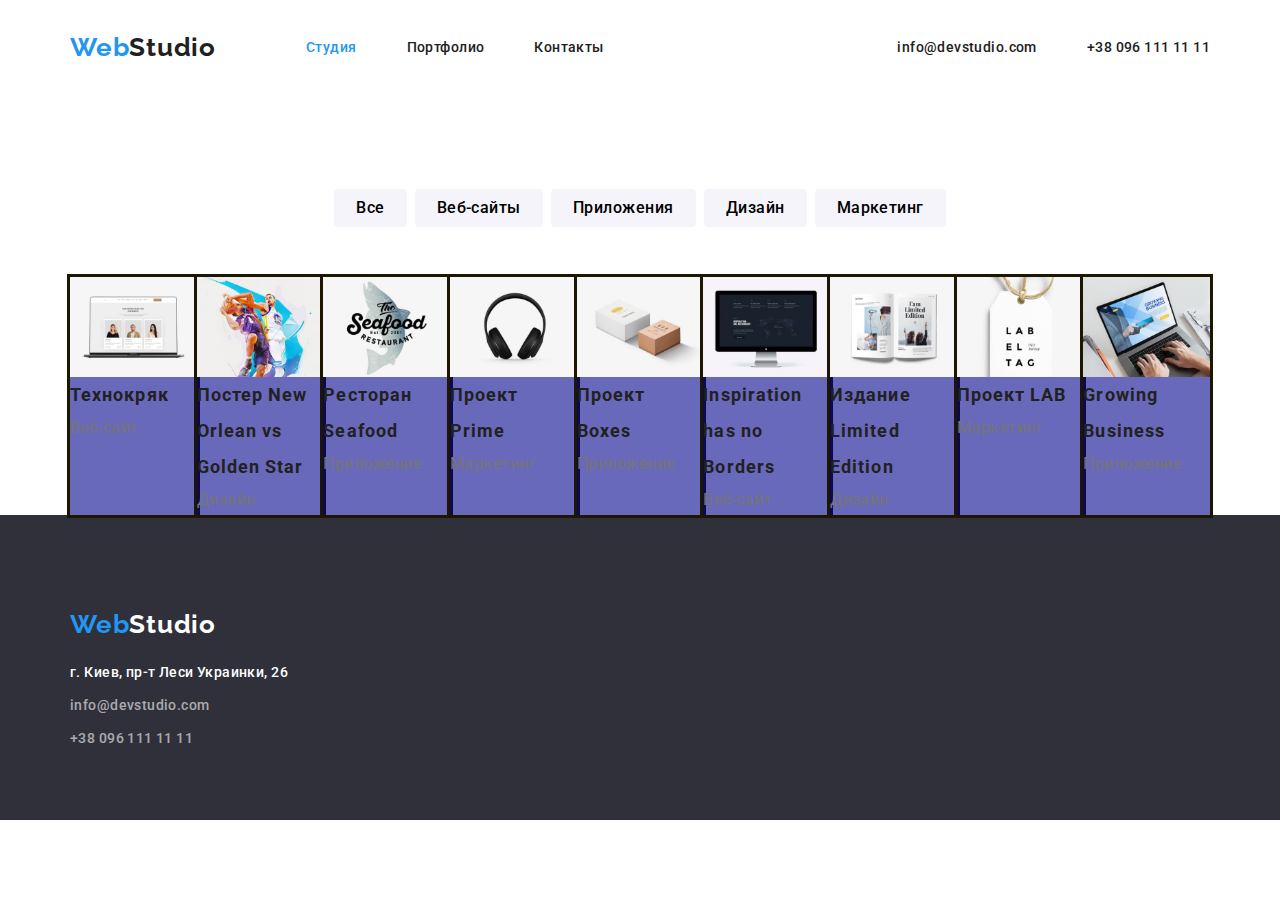
==== portfolio.html @ af67905a "homework" ====
<!DOCTYPE html>
<html lang="ru">
  <head>
    <meta charset="UTF-8" />
    <meta http-equiv="X-UA-Compatible" content="IE=edge" />
    <meta name="viewport" content="width=device-width, initial-scale=1.0" />

    <title>Portfolio</title>
    <link rel="preconnect" href="https://fonts.gstatic.com" />
    <link
      href="https://fonts.googleapis.com/css2?family=Raleway:wght@700&family=Roboto:wght@400;500;700;900&display=swap"
      rel="stylesheet"
    />
    <link
      rel="stylesheet"
      href="https://cdnjs.cloudflare.com/ajax/libs/modern-normalize/1.0.0/modern-normalize.min.css"
    />
    <link rel="stylesheet" href="./css/styles.css" />
  </head>
  <body>
    <!--<header>
      <nav>
        <a href="../" class="link logo"
          >Web<span class="logo-hd">Studio</span></a
        >
        <ul class="list list-hd">
          <li><a class="link" href="./">Студия</a></li>
          <li>
            <a class="link current" href="./portfolio.html">Портфолио</a>
          </li>
          <li><a class="link" href="#contacts">Контакты</a></li>
        </ul>
      </nav>
      <ul class="list">
        <li>
          <a class="link" href="mailto:info@devstudio.com"
            >info@devstudio.com</a
          >
        </li>
        <li><a class="link" href="tel:+380961111111">+38 096 111 11 11</a></li>
      </ul>
    </header>-->
    <header class="page-header">
      <div class="container">
        <nav class="nav">
          <a href="./" class="link logo"
            >Web<span class="logo-hd">Studio</span></a
          >

          <ul class="list list-hd">
            <li class="list-item">
              <a class="link current" href="./">Студия</a>
            </li>
            <li class="list-item">
              <a class="link" href="./portfolio.html">Портфолио</a>
            </li>
            <li class="list-item">
              <a class="link" href="#contacts">Контакты</a>
            </li>
          </ul>
        </nav>

        <ul class="list list-add">
          <li class="list-item">
            <a class="link" href="mailto:info@devstudio.com"
              >info@devstudio.com</a
            >
          </li>
          <li class="list-item">
            <a class="link" href="tel:+380961111111">+38 096 111 11 11</a>
          </li>
        </ul>
      </div>
    </header>
    <main>
      <h1 class="visually-hidden">Портфолио</h1>

      <section>
        <div class="container">
          <ul class="list list-filter">
            <li><button class="filter" type="button">Все</button></li>
            <li><button class="filter" type="button">Веб-сайты</button></li>
            <li><button class="filter" type="button">Приложения</button></li>
            <li><button class="filter" type="button">Дизайн</button></li>
            <li><button class="filter" type="button">Маркетинг</button></li>
          </ul>
        </div>

        <div class="container">
          <h2 class="visually-hidden">Все</h2>
          <div class="portfolio">
            <ul class="list list-title">
              <li class="portfolio-li">
                <img
                  src="./images/portfolio-all/img-1.jpg"
                  width="294"
                  alt="Пример Веб-сайта"
                />
                <h3>Технокряк</h3>
                <p>Веб-сайт</p>
              </li>

              <li class="portfolio-li">
                <img
                  src="./images/portfolio-all/img-2.jpg"
                  width="294"
                  alt="Пример Дизайна"
                />
                <h3>Постер New Orlean vs Golden Star</h3>
                <p>Дизайн</p>
              </li>

              <li class="portfolio-li">
                <img
                  src="./images/portfolio-all/img-3.jpg"
                  width="294"
                  alt="Пример Приложения"
                />
                <h3>Ресторан Seafood</h3>
                <p>Приложение</p>
              </li>

              <li class="portfolio-li">
                <img
                  src="./images/portfolio-all/img-4.jpg"
                  width="294"
                  alt="Пример Маркетинга"
                />
                <h3>Проект Prime</h3>
                <p>Маркетинг</p>
              </li>

              <li class="portfolio-li">
                <img
                  src="./images/portfolio-all/img-5.jpg"
                  width="294"
                  alt="Пример Приложения"
                />
                <h3>Проект Boxes</h3>
                <p>Приложение</p>
              </li>

              <li class="portfolio-li">
                <img
                  src="./images/portfolio-all/img-6.jpg"
                  width="294"
                  alt="Пример Веб-сайта"
                />
                <h3>Inspiration has no Borders</h3>
                <p>Веб-сайт</p>
              </li>

              <li class="portfolio-li">
                <img
                  src="./images/portfolio-all/img-7.jpg"
                  width="294"
                  alt="Пример Дизайна"
                />
                <h3>Издание Limited Edition</h3>
                <p>Дизайн</p>
              </li>

              <li class="portfolio-li">
                <img
                  src="./images/portfolio-all/img-8.jpg"
                  width="294"
                  alt="Пример Маркетинга"
                />
                <h3>Проект LAB</h3>
                <p>Маркетинг</p>
              </li>

              <li class="portfolio-li">
                <img
                  src="./images/portfolio-all/img-9.jpg"
                  width="294"
                  alt="Пример Приложения"
                />
                <h3>Growing Business</h3>
                <p>Приложение</p>
              </li>
            </ul>
          </div>
        </div>
      </section>
    </main>

    <footer class="dark dark-footer">
      <div class="container">
        <a href="./" class="link logo"
          >Web<span class="logo-ft">Studio</span></a
        >
        <address class="address add-ft" id="contacts">
          <ul class="list">
            <li class="add-li">
              <a
                class="link link-map"
                href="https://goo.gl/maps/nd3LZRXZp6xStWb67"
                target="_blank"
                rel="noopener noreferrer"
                >г. Киев, пр-т Леси Украинки, 26
              </a>
            </li>
            <li class="add-li">
              <a class="link link-ft" href="mailto:info@devstudio.com"
                >info@devstudio.com</a
              >
            </li>
            <li class="add-li">
              <a class="link link-ft" href="tel:+380961111111"
                >+38 096 111 11 11</a
              >
            </li>
          </ul>
        </address>
      </div>
    </footer>
    <!--<footer class="dark">
      <a href="../" class="link logo">Web<span class="logo-ft">Studio</span></a>
      <address class="address" id="contacts">
        <ul class="list">
          <li>
            <a
              class="link link-map"
              href="https://goo.gl/maps/nd3LZRXZp6xStWb67"
              target="_blank"
              rel="noopener noreferrer"
              >г. Киев, пр-т Леси Украинки, 26
            </a>
          </li>
          <li>
            <a class="link link-ft" href="mailto:info@devstudio.com"
              >info@devstudio.com</a
            >
          </li>
          <li>
            <a class="link link-ft" href="tel:+380961111111"
              >+38 096 111 11 11</a
            >
          </li>
        </ul>
      </address>
    </footer>-->
  </body>
</html>
---- css/styles.css ----
/*Объявление переменных*/
:root {
  /*цвет текста*/
  --main-text-cl: #212121;
  --title-cl: #757575;
  --accent-cl: #2196f3;
  --alt-titel-cl: #ffffff;
  --link-ft-text: rgba(255, 255, 255, 0.6);
  /*цвет фона*/
  --dark-bg: #2f303a;
  --second-bg: #f5f4fa;
  /*шрифты*/
  --main-font: "Roboto", sans-serif;
  --title-font: "Raleway", sans-serif;
}

html {
  box-sizing: border-box;
}

*,
*::before,
*::after {
  box-sizing: inherit;
}

h1,
h2,
h3,
h4,
h5,
h6,
p {
  margin: 0;
}

ul {
  margin: 0;
}

img {
  display: block;
  max-width: 100%;
  height: auto;
}

body {
  font-family: var(--main-font);
  font-size: 14px;
  line-height: 1.71;
  letter-spacing: 0.03em;
  color: var(--title-cl);
}

.container {
  max-width: 1170px;
  margin: 0 auto;
  padding: 0 15px;
}

.page-header {
  padding-top: 32px;
  padding-bottom: 32px;
}

.page-header .container {
  display: flex;
  align-items: center;
  justify-content: flex-end;
}

.nav {
  display: flex;
  align-items: center;
  margin-right: auto;
}

.logo {
  margin-right: 90px;
}

.link {
  font-weight: 500;
  color: inherit;
  text-decoration: none;
}

.link:hover,
.link:focus {
  color: var(--accent-cl);
}

.link.current {
  color: var(--accent-cl);
}

.btn {
  min-width: 200px;
  min-height: 50px;
  padding: 10px 32px;
  border: none;
  border-radius: 4px;

  font-family: inherit;
  font-weight: 700;
  background-color: var(--accent-cl);
  font-size: 16px;
  line-height: 1.87;

  align-items: center;
  text-align: center;
  letter-spacing: 0.06em;
  color: var(--alt-titel-cl);
}

.btn:focus,
.btn:hover {
  background-color: #188ce8;
  cursor: pointer;

  box-shadow: 0px 4px 4px rgba(0, 0, 0, 0.15);
  border-radius: 4px;
}

.visually-hidden {
  position: absolute !important;
  clip: rect(1px 1px 1px 1px);
  clip: rect(1px, 1px, 1px, 1px);
  padding: 0 !important;
  border: 0 !important;
  height: 1px !important;
  width: 1px !important;
  overflow: hidden;
}

.list {
  padding: 0;
  list-style: none;
}

.list-hd {
  display: inline-flex;
  margin: 0;
  padding-left: 0;

  color: var(--main-text-cl);
}

.list-add {
  display: inline-flex;
  color: var(--main-text-cl);
}

.list-item:not(:last-child) {
  margin-right: 50px;
}

.address {
  font-style: inherit;
}

.dark {
  background-color: var(--dark-bg);
  font-weight: 400;
}

.dark-content {
  display: flex;
  flex-wrap: wrap;

  margin: auto;
  padding-top: 200px;
  padding-bottom: 200px;

  justify-content: center;
  width: calc(100% / 12 * 8);
  min-height: 600px;
}

.title {
  text-align: center;
}

.page-title {
  margin: auto;
  margin-bottom: 30px;
  font-weight: 900;
  font-size: 44px;
  line-height: 1.36;
  letter-spacing: 0.06em;
  text-transform: uppercase;
  color: var(--alt-titel-cl);
}

.section-title {
  padding-bottom: 50px;
  font-size: 36px;
  line-height: 1.67;
  letter-spacing: 0.03em;
  color: var(--main-text-cl);
}

.list-work {
  padding: 0;
  padding-bottom: 94px;
  margin: 0;

  display: flex;
}

.list-work > li:not(:last-child) {
  padding-right: 30px;
}

.benefits {
  margin-top: 0px;
  padding-top: 94px;
  padding-bottom: 94px;
}

.benefits-list {
  display: flex;
  justify-content: space-between;
  padding-left: 0;

  font-size: 14px;
  letter-spacing: 0.03em;
}

.benefits-title {
  flex-basis: calc(100% / 4 - 15px);

  margin-bottom: 10px;
  line-height: 1.14;
  text-transform: uppercase;
  color: var(--main-text-cl);
}

.benefits-p {
  padding-right: 30px;
  line-height: 1.71;
}

.team {
  padding-top: 94px;
  padding-bottom: 94px;
  background-color: var(--second-bg);
}

.team-item {
  text-align: center;
  flex-basis: calc(100% / 4 - 15px);
  background: #ffffff;

  box-shadow: 0px 1px 3px rgba(0, 0, 0, 0.12), 0px 1px 1px rgba(0, 0, 0, 0.14),
    0px 2px 1px rgba(0, 0, 0, 0.2);
  border-radius: 0px 0px 4px 4px;
}

.our-team {
  display: flex;
  flex-wrap: nowrap;
}

.our-team > li:not(:last-child) {
  margin-right: 30px;
}

.team-name {
  padding-top: 30px;

  font-weight: 500;
  font-size: 16px;
  line-height: 1.19;
  letter-spacing: 0.03em;
  color: var(--main-text-cl);
}

.list-team {
  margin: 10px 0 30px 0;
  font-size: 16px;
  line-height: 1.19;
  letter-spacing: 0.03em;
}

.dark-footer {
  padding-top: 94px;
  padding-bottom: 60px;
}

.add-ft {
  padding-top: 20px;
}

.add-li {
  padding-bottom: 9px;
}

.logo {
  display: inline-block;
  font-family: var(--title-font);
  font-weight: bold;
  font-size: 26px;
  line-height: 1.19;
  letter-spacing: 0.03em;
  color: var(--accent-cl);
}
.logo-hd {
  color: var(--main-text-cl);
}

.logo-ft {
  color: var(--alt-titel-cl);
}

.link-map {
  color: var(--alt-titel-cl);
}

.link-ft {
  color: var(--link-ft-text);
}

.filter {
  font-weight: 500;
  font-size: 16px;
  line-height: 1.62;
  text-align: center;
  letter-spacing: 0.03em;
  background-color: var(--second-bg);

  border-radius: 4px;
  border-style: none;
  padding: 6px 22px;
}

.filter:focus,
.filter:hover {
  color: var(--alt-titel-cl);
  background-color: #188ce8;
  cursor: pointer;
}

.list-filter > li:not(:last-child) {
  margin-right: 8px;
}

.list-filter {
  display: flex;
  justify-content: center;
  margin-top: 94px;
  margin-bottom: 50px;
}

.list-title h3 {
  font-weight: bold;
  font-size: 18px;
  line-height: 2;
  letter-spacing: 0.06em;
  color: var(--main-text-cl);
}

.list-title p {
  font-size: 16px;
  line-height: 1.87;
  letter-spacing: 0.03em;
  color: var(--title-cl);
}

/**/

.portfolio > .list-title {
  display: flex;
  flex-wrap: nowrap;
}
.portfolio-li {
  flex-basis: calc(100% / 3);

  background-color: rgba(0, 0, 139, 0.589);
  /**/
  outline: 3px solid rgb(29, 23, 2);
}

/**/
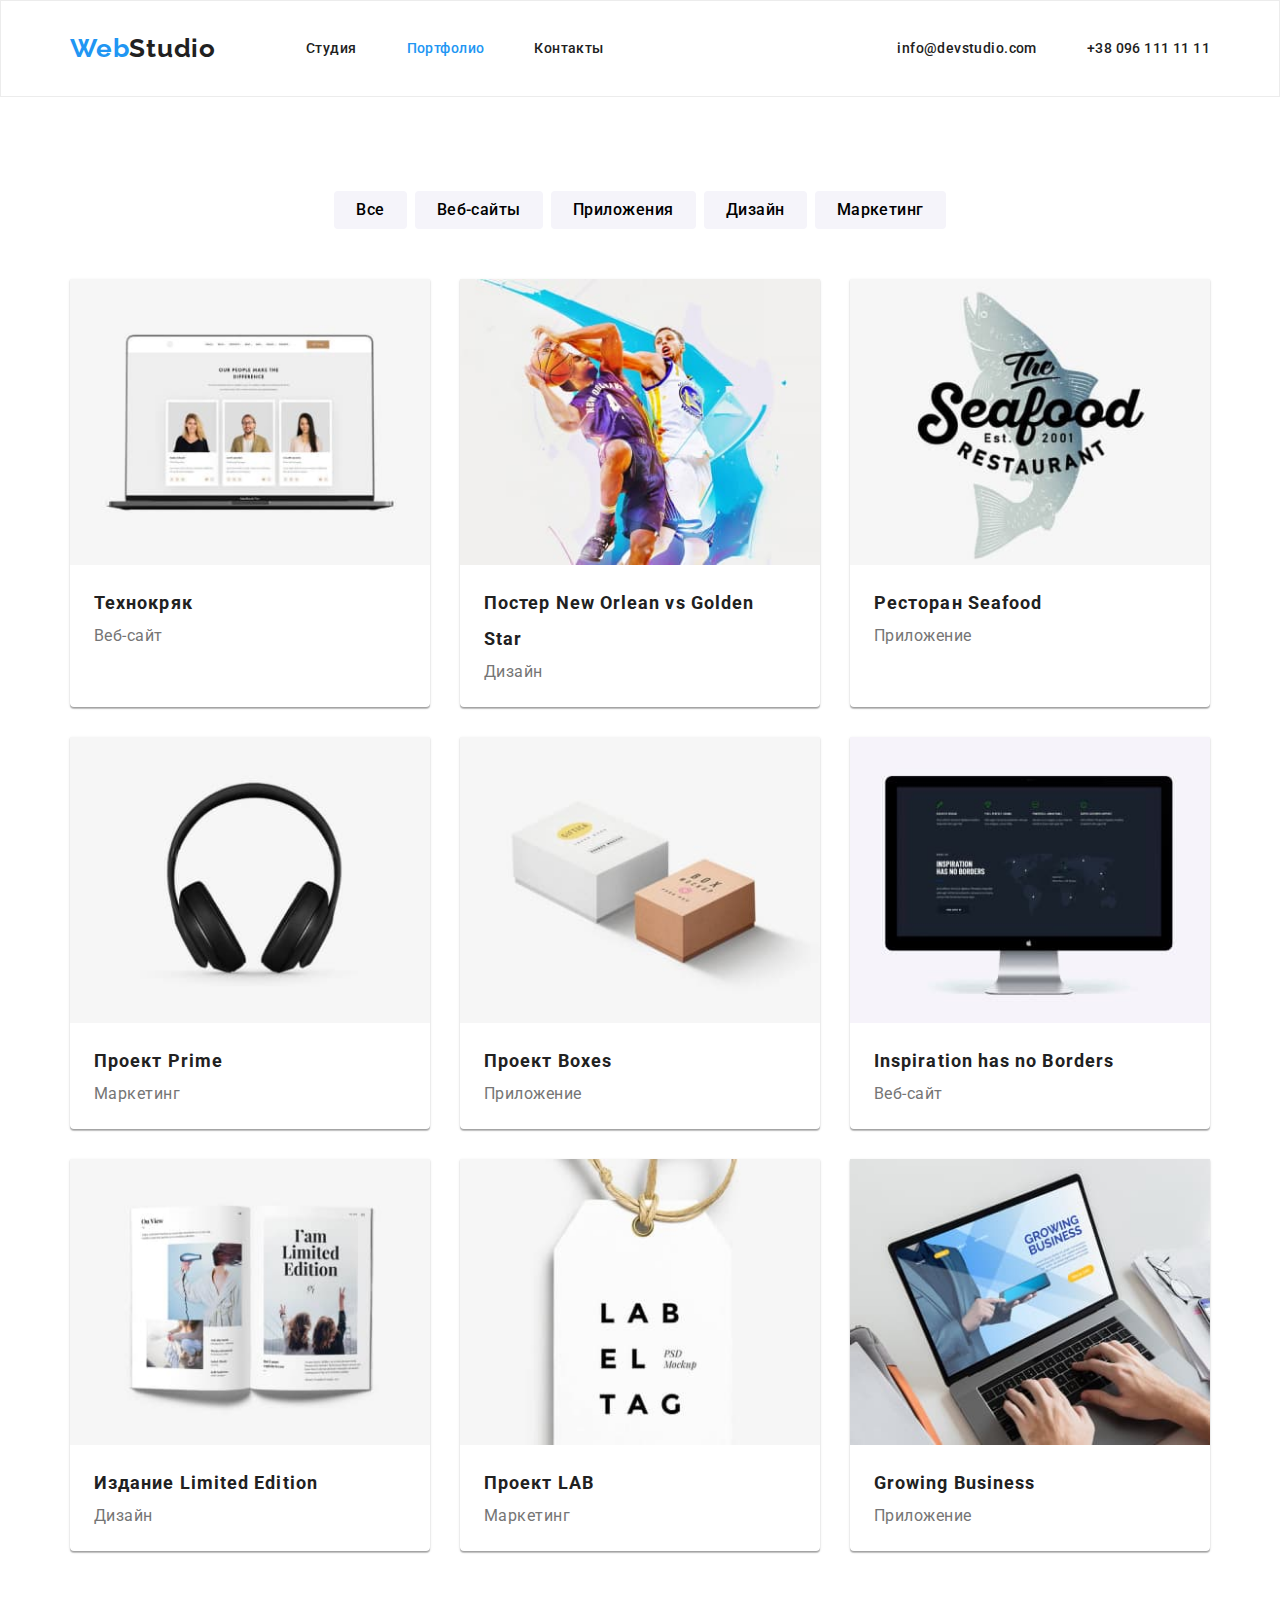
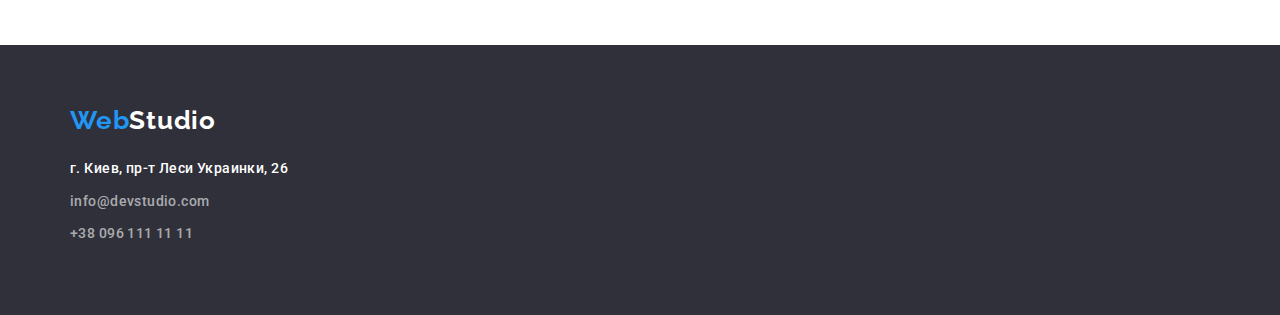
==== commit 0bfced12: "Home-work-3" ====
--- a/portfolio.html
+++ b/portfolio.html
@@ -18,28 +18,6 @@
     <link rel="stylesheet" href="./css/styles.css" />
   </head>
   <body>
-    <!--<header>
-      <nav>
-        <a href="../" class="link logo"
-          >Web<span class="logo-hd">Studio</span></a
-        >
-        <ul class="list list-hd">
-          <li><a class="link" href="./">Студия</a></li>
-          <li>
-            <a class="link current" href="./portfolio.html">Портфолио</a>
-          </li>
-          <li><a class="link" href="#contacts">Контакты</a></li>
-        </ul>
-      </nav>
-      <ul class="list">
-        <li>
-          <a class="link" href="mailto:info@devstudio.com"
-            >info@devstudio.com</a
-          >
-        </li>
-        <li><a class="link" href="tel:+380961111111">+38 096 111 11 11</a></li>
-      </ul>
-    </header>-->
     <header class="page-header">
       <div class="container">
         <nav class="nav">
@@ -49,10 +27,10 @@
 
           <ul class="list list-hd">
             <li class="list-item">
-              <a class="link current" href="./">Студия</a>
+              <a class="link" href="./">Студия</a>
             </li>
             <li class="list-item">
-              <a class="link" href="./portfolio.html">Портфолио</a>
+              <a class="link current" href="./portfolio.html">Портфолио</a>
             </li>
             <li class="list-item">
               <a class="link" href="#contacts">Контакты</a>
@@ -88,99 +66,115 @@
 
         <div class="container">
           <h2 class="visually-hidden">Все</h2>
-          <div class="portfolio">
-            <ul class="list list-title">
-              <li class="portfolio-li">
-                <img
-                  src="./images/portfolio-all/img-1.jpg"
-                  width="294"
-                  alt="Пример Веб-сайта"
-                />
+          <ul class="list list-title portfolio">
+            <li class="portfolio-li">
+              <img
+                src="./images/portfolio-all/img-1.jpg"
+                width="370"
+                alt="Пример Веб-сайта"
+              />
+              <div class="card-content">
                 <h3>Технокряк</h3>
                 <p>Веб-сайт</p>
-              </li>
-
-              <li class="portfolio-li">
-                <img
-                  src="./images/portfolio-all/img-2.jpg"
-                  width="294"
-                  alt="Пример Дизайна"
-                />
+              </div>
+            </li>
+
+            <li class="portfolio-li">
+              <img
+                src="./images/portfolio-all/img-2.jpg"
+                width="370"
+                alt="Пример Дизайна"
+              />
+              <div class="card-content">
                 <h3>Постер New Orlean vs Golden Star</h3>
                 <p>Дизайн</p>
-              </li>
-
-              <li class="portfolio-li">
-                <img
-                  src="./images/portfolio-all/img-3.jpg"
-                  width="294"
-                  alt="Пример Приложения"
-                />
+              </div>
+            </li>
+
+            <li class="portfolio-li">
+              <img
+                src="./images/portfolio-all/img-3.jpg"
+                width="370"
+                alt="Пример Приложения"
+              />
+              <div class="card-content">
                 <h3>Ресторан Seafood</h3>
                 <p>Приложение</p>
-              </li>
-
-              <li class="portfolio-li">
-                <img
-                  src="./images/portfolio-all/img-4.jpg"
-                  width="294"
-                  alt="Пример Маркетинга"
-                />
+              </div>
+            </li>
+
+            <li class="portfolio-li">
+              <img
+                src="./images/portfolio-all/img-4.jpg"
+                width="370"
+                alt="Пример Маркетинга"
+              />
+              <div class="card-content">
                 <h3>Проект Prime</h3>
                 <p>Маркетинг</p>
-              </li>
-
-              <li class="portfolio-li">
-                <img
-                  src="./images/portfolio-all/img-5.jpg"
-                  width="294"
-                  alt="Пример Приложения"
-                />
+              </div>
+            </li>
+
+            <li class="portfolio-li">
+              <img
+                src="./images/portfolio-all/img-5.jpg"
+                width="370"
+                alt="Пример Приложения"
+              />
+              <div class="card-content">
                 <h3>Проект Boxes</h3>
                 <p>Приложение</p>
-              </li>
-
-              <li class="portfolio-li">
-                <img
-                  src="./images/portfolio-all/img-6.jpg"
-                  width="294"
-                  alt="Пример Веб-сайта"
-                />
+              </div>
+            </li>
+
+            <li class="portfolio-li">
+              <img
+                src="./images/portfolio-all/img-6.jpg"
+                width="370"
+                alt="Пример Веб-сайта"
+              />
+              <div class="card-content">
                 <h3>Inspiration has no Borders</h3>
                 <p>Веб-сайт</p>
-              </li>
-
-              <li class="portfolio-li">
-                <img
-                  src="./images/portfolio-all/img-7.jpg"
-                  width="294"
-                  alt="Пример Дизайна"
-                />
+              </div>
+            </li>
+
+            <li class="portfolio-li">
+              <img
+                src="./images/portfolio-all/img-7.jpg"
+                width="370"
+                alt="Пример Дизайна"
+              />
+              <div class="card-content">
                 <h3>Издание Limited Edition</h3>
                 <p>Дизайн</p>
-              </li>
-
-              <li class="portfolio-li">
-                <img
-                  src="./images/portfolio-all/img-8.jpg"
-                  width="294"
-                  alt="Пример Маркетинга"
-                />
+              </div>
+            </li>
+
+            <li class="portfolio-li">
+              <img
+                src="./images/portfolio-all/img-8.jpg"
+                width="370"
+                alt="Пример Маркетинга"
+              />
+              <div class="card-content">
                 <h3>Проект LAB</h3>
                 <p>Маркетинг</p>
-              </li>
-
-              <li class="portfolio-li">
-                <img
-                  src="./images/portfolio-all/img-9.jpg"
-                  width="294"
-                  alt="Пример Приложения"
-                />
+              </div>
+            </li>
+
+            <li class="portfolio-li">
+              <img
+                src="./images/portfolio-all/img-9.jpg"
+                width="370"
+                alt="Пример Приложения"
+              />
+              <div class="card-content">
                 <h3>Growing Business</h3>
                 <p>Приложение</p>
-              </li>
-            </ul>
-          </div>
+              </div>
+            </li>
+          </ul>
         </div>
       </section>
     </main>
@@ -215,31 +209,5 @@
         </address>
       </div>
     </footer>
-    <!--<footer class="dark">
-      <a href="../" class="link logo">Web<span class="logo-ft">Studio</span></a>
-      <address class="address" id="contacts">
-        <ul class="list">
-          <li>
-            <a
-              class="link link-map"
-              href="https://goo.gl/maps/nd3LZRXZp6xStWb67"
-              target="_blank"
-              rel="noopener noreferrer"
-              >г. Киев, пр-т Леси Украинки, 26
-            </a>
-          </li>
-          <li>
-            <a class="link link-ft" href="mailto:info@devstudio.com"
-              >info@devstudio.com</a
-            >
-          </li>
-          <li>
-            <a class="link link-ft" href="tel:+380961111111"
-              >+38 096 111 11 11</a
-            >
-          </li>
-        </ul>
-      </address>
-    </footer>-->
   </body>
 </html>
--- a/css/styles.css
+++ b/css/styles.css
@@ -58,70 +58,6 @@
   padding: 0 15px;
 }
 
-.page-header {
-  padding-top: 32px;
-  padding-bottom: 32px;
-}
-
-.page-header .container {
-  display: flex;
-  align-items: center;
-  justify-content: flex-end;
-}
-
-.nav {
-  display: flex;
-  align-items: center;
-  margin-right: auto;
-}
-
-.logo {
-  margin-right: 90px;
-}
-
-.link {
-  font-weight: 500;
-  color: inherit;
-  text-decoration: none;
-}
-
-.link:hover,
-.link:focus {
-  color: var(--accent-cl);
-}
-
-.link.current {
-  color: var(--accent-cl);
-}
-
-.btn {
-  min-width: 200px;
-  min-height: 50px;
-  padding: 10px 32px;
-  border: none;
-  border-radius: 4px;
-
-  font-family: inherit;
-  font-weight: 700;
-  background-color: var(--accent-cl);
-  font-size: 16px;
-  line-height: 1.87;
-
-  align-items: center;
-  text-align: center;
-  letter-spacing: 0.06em;
-  color: var(--alt-titel-cl);
-}
-
-.btn:focus,
-.btn:hover {
-  background-color: #188ce8;
-  cursor: pointer;
-
-  box-shadow: 0px 4px 4px rgba(0, 0, 0, 0.15);
-  border-radius: 4px;
-}
-
 .visually-hidden {
   position: absolute !important;
   clip: rect(1px 1px 1px 1px);
@@ -133,6 +69,74 @@
   overflow: hidden;
 }
 
+/* ==== Хедер ====*/
+.page-header {
+  padding-top: 32px;
+  padding-bottom: 32px;
+  border: 1px solid #ececec;
+}
+
+.page-header .container {
+  display: flex;
+  align-items: center;
+  justify-content: flex-end;
+}
+
+.nav {
+  display: flex;
+  align-items: center;
+  margin-right: auto;
+}
+/*=============================*/
+
+/* ==== Ссылки ==== */
+.link {
+  font-weight: 500;
+  color: inherit;
+  text-decoration: none;
+}
+
+.link:hover,
+.link:focus {
+  color: var(--accent-cl);
+}
+
+.link.current {
+  color: var(--accent-cl);
+}
+/*=============================*/
+
+/* ==== Кнопки ====*/
+.btn {
+  min-width: 200px;
+  min-height: 50px;
+  padding: 10px 32px;
+  border: none;
+  border-radius: 4px;
+
+  font-family: inherit;
+  font-weight: 700;
+  background-color: var(--accent-cl);
+  font-size: 16px;
+  line-height: 1.87;
+
+  align-items: center;
+  text-align: center;
+  letter-spacing: 0.06em;
+  color: var(--alt-titel-cl);
+}
+
+.btn:focus,
+.btn:hover {
+  background-color: #188ce8;
+  cursor: pointer;
+
+  box-shadow: 0px 4px 4px rgba(0, 0, 0, 0.15);
+  border-radius: 4px;
+}
+/*=============================*/
+
+/* ==== Списки ==== */
 .list {
   padding: 0;
   list-style: none;
@@ -155,10 +159,13 @@
   margin-right: 50px;
 }
 
+/*=============================*/
+
 .address {
   font-style: inherit;
 }
 
+/* ==== Герой ==== */
 .dark {
   background-color: var(--dark-bg);
   font-weight: 400;
@@ -192,6 +199,8 @@
   color: var(--alt-titel-cl);
 }
 
+/*=============================*/
+
 .section-title {
   padding-bottom: 50px;
   font-size: 36px;
@@ -212,6 +221,7 @@
   padding-right: 30px;
 }
 
+/* ==== Преимущества ====*/
 .benefits {
   margin-top: 0px;
   padding-top: 94px;
@@ -228,9 +238,8 @@
 }
 
 .benefits-title {
-  flex-basis: calc(100% / 4 - 15px);
-
   margin-bottom: 10px;
+
   line-height: 1.14;
   text-transform: uppercase;
   color: var(--main-text-cl);
@@ -240,30 +249,30 @@
   padding-right: 30px;
   line-height: 1.71;
 }
-
+/*=============================*/
+
+/* ==== Команда  ==== */
 .team {
   padding-top: 94px;
   padding-bottom: 94px;
   background-color: var(--second-bg);
 }
 
+.our-team {
+  display: flex;
+  flex-wrap: wrap;
+  margin-left: calc(-1 * 30px);
+}
+
 .team-item {
   text-align: center;
-  flex-basis: calc(100% / 4 - 15px);
+  flex-basis: calc(100% / 4 - 30px);
+  margin-left: 30px;
   background: #ffffff;
 
   box-shadow: 0px 1px 3px rgba(0, 0, 0, 0.12), 0px 1px 1px rgba(0, 0, 0, 0.14),
     0px 2px 1px rgba(0, 0, 0, 0.2);
   border-radius: 0px 0px 4px 4px;
-}
-
-.our-team {
-  display: flex;
-  flex-wrap: nowrap;
-}
-
-.our-team > li:not(:last-child) {
-  margin-right: 30px;
 }
 
 .team-name {
@@ -282,20 +291,12 @@
   line-height: 1.19;
   letter-spacing: 0.03em;
 }
-
-.dark-footer {
-  padding-top: 94px;
-  padding-bottom: 60px;
-}
-
-.add-ft {
-  padding-top: 20px;
-}
-
-.add-li {
-  padding-bottom: 9px;
-}
-
+/*=============================*/
+
+/* ===== Логотип ======*/
+.logo {
+  margin-right: 90px;
+}
 .logo {
   display: inline-block;
   font-family: var(--title-font);
@@ -312,6 +313,21 @@
 .logo-ft {
   color: var(--alt-titel-cl);
 }
+/*=============================*/
+
+/* ==== Футер ==== */
+.dark-footer {
+  padding-top: 60px;
+  padding-bottom: 60px;
+}
+
+.add-ft {
+  padding-top: 20px;
+}
+
+.add-li {
+  padding-bottom: 9px;
+}
 
 .link-map {
   color: var(--alt-titel-cl);
@@ -320,6 +336,10 @@
 .link-ft {
   color: var(--link-ft-text);
 }
+
+/*=============================*/
+
+/* ==== Фильтер поиска портфолио ===== */
 
 .filter {
   font-weight: 500;
@@ -341,15 +361,46 @@
   cursor: pointer;
 }
 
-.list-filter > li:not(:last-child) {
-  margin-right: 8px;
-}
-
 .list-filter {
   display: flex;
   justify-content: center;
   margin-top: 94px;
   margin-bottom: 50px;
+}
+
+.list-filter > li:not(:last-child) {
+  margin-right: 8px;
+}
+/*=============================*/
+
+/* ==== Портфолио ==== */
+
+.portfolio {
+  display: flex;
+  flex-wrap: wrap;
+  padding: 0;
+  margin: 0;
+  margin-bottom: 94px;
+  margin-left: calc(-1 * 30px);
+  margin-top: calc(-1 * 30px);
+  list-style: none;
+}
+
+.portfolio-li {
+  flex-basis: calc(100% / 3 - 30px);
+  margin-left: 30px;
+  margin-top: 30px;
+  box-shadow: 0px 1px 3px rgba(0, 0, 0, 0.12), 0px 1px 1px rgba(0, 0, 0, 0.14),
+    0px 2px 1px rgba(0, 0, 0, 0.2);
+  border-radius: 0px 0px 4px 4px;
+}
+
+.card-content {
+  margin: 20px 24px;
+}
+
+.card-content > .p {
+  margin-top: 4px;
 }
 
 .list-title h3 {
@@ -365,20 +416,4 @@
   line-height: 1.87;
   letter-spacing: 0.03em;
   color: var(--title-cl);
-}
-
-/**/
-
-.portfolio > .list-title {
-  display: flex;
-  flex-wrap: nowrap;
-}
-.portfolio-li {
-  flex-basis: calc(100% / 3);
-
-  background-color: rgba(0, 0, 139, 0.589);
-  /**/
-  outline: 3px solid rgb(29, 23, 2);
-}
-
-/**/
+} /*=============================*/
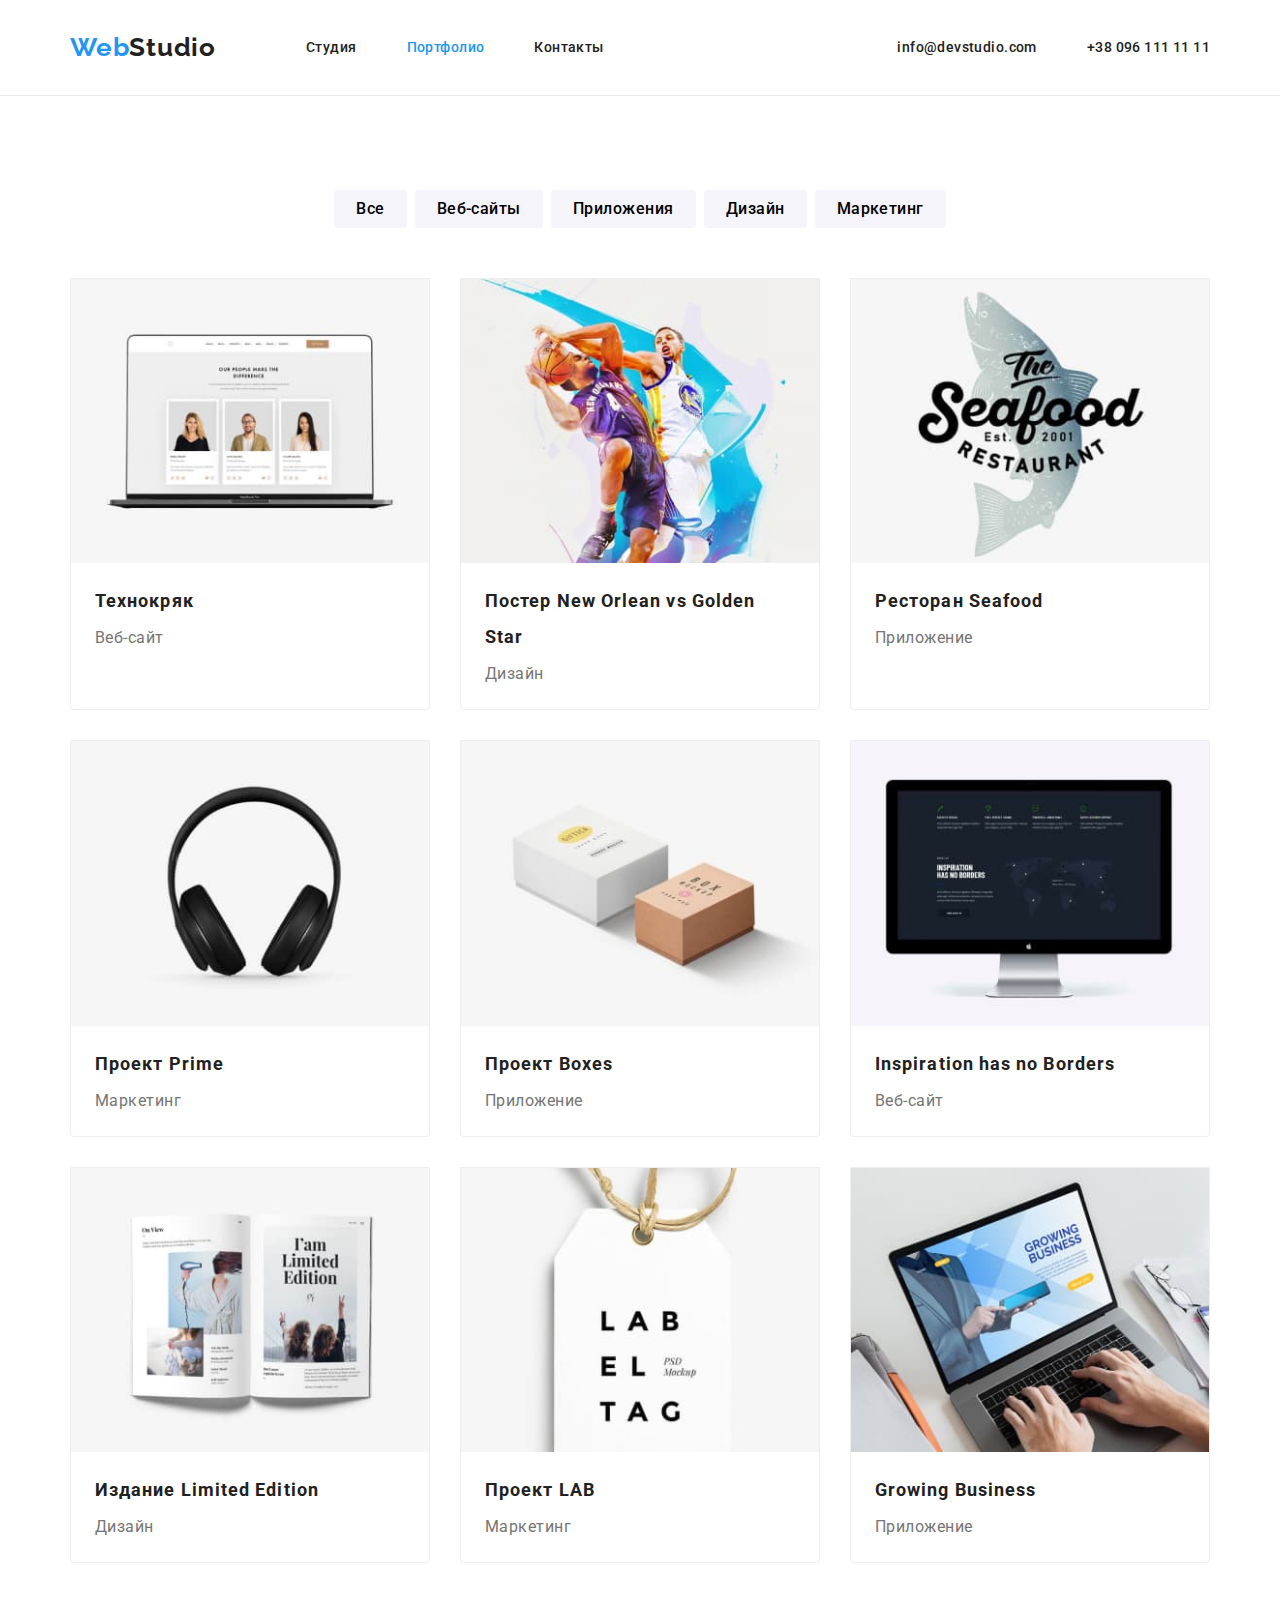
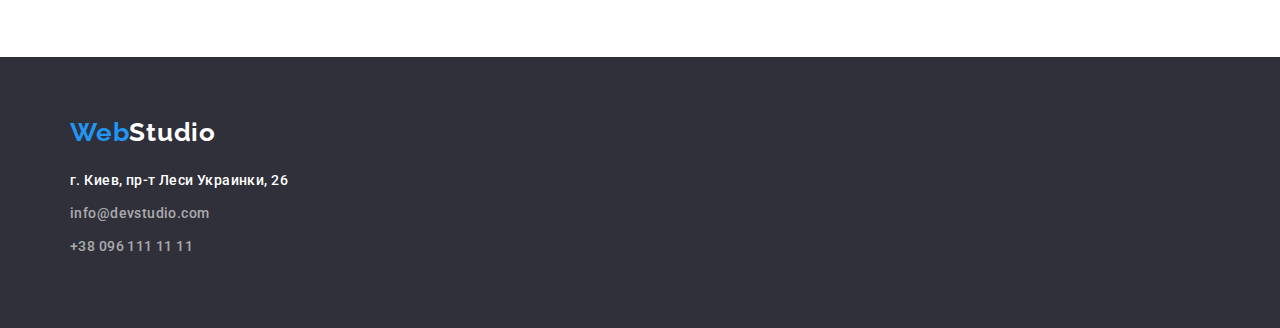
==== commit da21e1cb: "HK-3" ====
--- a/portfolio.html
+++ b/portfolio.html
@@ -179,34 +179,36 @@
       </section>
     </main>
 
-    <footer class="dark dark-footer">
+    <footer class="dark">
       <div class="container">
-        <a href="./" class="link logo"
-          >Web<span class="logo-ft">Studio</span></a
-        >
-        <address class="address add-ft" id="contacts">
-          <ul class="list">
-            <li class="add-li">
-              <a
-                class="link link-map"
-                href="https://goo.gl/maps/nd3LZRXZp6xStWb67"
-                target="_blank"
-                rel="noopener noreferrer"
-                >г. Киев, пр-т Леси Украинки, 26
-              </a>
-            </li>
-            <li class="add-li">
-              <a class="link link-ft" href="mailto:info@devstudio.com"
-                >info@devstudio.com</a
-              >
-            </li>
-            <li class="add-li">
-              <a class="link link-ft" href="tel:+380961111111"
-                >+38 096 111 11 11</a
-              >
-            </li>
-          </ul>
-        </address>
+        <div class="dark-footer">
+          <a href="./" class="link logo"
+            >Web<span class="logo-ft">Studio</span></a
+          >
+          <address class="address add-ft" id="contacts">
+            <ul class="list">
+              <li class="add-li">
+                <a
+                  class="link link-map"
+                  href="https://goo.gl/maps/nd3LZRXZp6xStWb67"
+                  target="_blank"
+                  rel="noopener noreferrer"
+                  >г. Киев, пр-т Леси Украинки, 26
+                </a>
+              </li>
+              <li class="add-li">
+                <a class="link link-ft" href="mailto:info@devstudio.com"
+                  >info@devstudio.com</a
+                >
+              </li>
+              <li class="add-li">
+                <a class="link link-ft" href="tel:+380961111111"
+                  >+38 096 111 11 11</a
+                >
+              </li>
+            </ul>
+          </address>
+        </div>
       </div>
     </footer>
   </body>
--- a/css/styles.css
+++ b/css/styles.css
@@ -73,7 +73,7 @@
 .page-header {
   padding-top: 32px;
   padding-bottom: 32px;
-  border: 1px solid #ececec;
+  border-bottom: 1px solid #ececec;
 }
 
 .page-header .container {
@@ -202,7 +202,7 @@
 /*=============================*/
 
 .section-title {
-  padding-bottom: 50px;
+  margin-bottom: 50px;
   font-size: 36px;
   line-height: 1.67;
   letter-spacing: 0.03em;
@@ -245,8 +245,11 @@
   color: var(--main-text-cl);
 }
 
+.benefits-li:not(:last-child) {
+  margin-right: 30px;
+}
+
 .benefits-p {
-  padding-right: 30px;
   line-height: 1.71;
 }
 /*=============================*/
@@ -322,11 +325,11 @@
 }
 
 .add-ft {
-  padding-top: 20px;
+  margin-top: 20px;
 }
 
 .add-li {
-  padding-bottom: 9px;
+  margin-bottom: 9px;
 }
 
 .link-map {
@@ -364,8 +367,8 @@
 .list-filter {
   display: flex;
   justify-content: center;
-  margin-top: 94px;
-  margin-bottom: 50px;
+  padding-top: 94px;
+  padding-bottom: 50px;
 }
 
 .list-filter > li:not(:last-child) {
@@ -380,7 +383,7 @@
   flex-wrap: wrap;
   padding: 0;
   margin: 0;
-  margin-bottom: 94px;
+  padding-bottom: 94px;
   margin-left: calc(-1 * 30px);
   margin-top: calc(-1 * 30px);
   list-style: none;
@@ -390,17 +393,19 @@
   flex-basis: calc(100% / 3 - 30px);
   margin-left: 30px;
   margin-top: 30px;
+  border: 1px solid #eeeeee;
+
+  border-radius: 0px 0px 4px 4px;
+}
+
+.portfolio-li:focus,
+.portfolio-li:hover {
   box-shadow: 0px 1px 3px rgba(0, 0, 0, 0.12), 0px 1px 1px rgba(0, 0, 0, 0.14),
     0px 2px 1px rgba(0, 0, 0, 0.2);
-  border-radius: 0px 0px 4px 4px;
 }
 
 .card-content {
-  margin: 20px 24px;
-}
-
-.card-content > .p {
-  margin-top: 4px;
+  padding: 20px 24px;
 }
 
 .list-title h3 {
@@ -416,4 +421,14 @@
   line-height: 1.87;
   letter-spacing: 0.03em;
   color: var(--title-cl);
-} /*=============================*/
+}
+
+.card-content > h3 {
+  margin-bottom: 4px;
+}
+
+.portfolio-li img {
+  overflow: hidden;
+}
+
+/*=============================*/
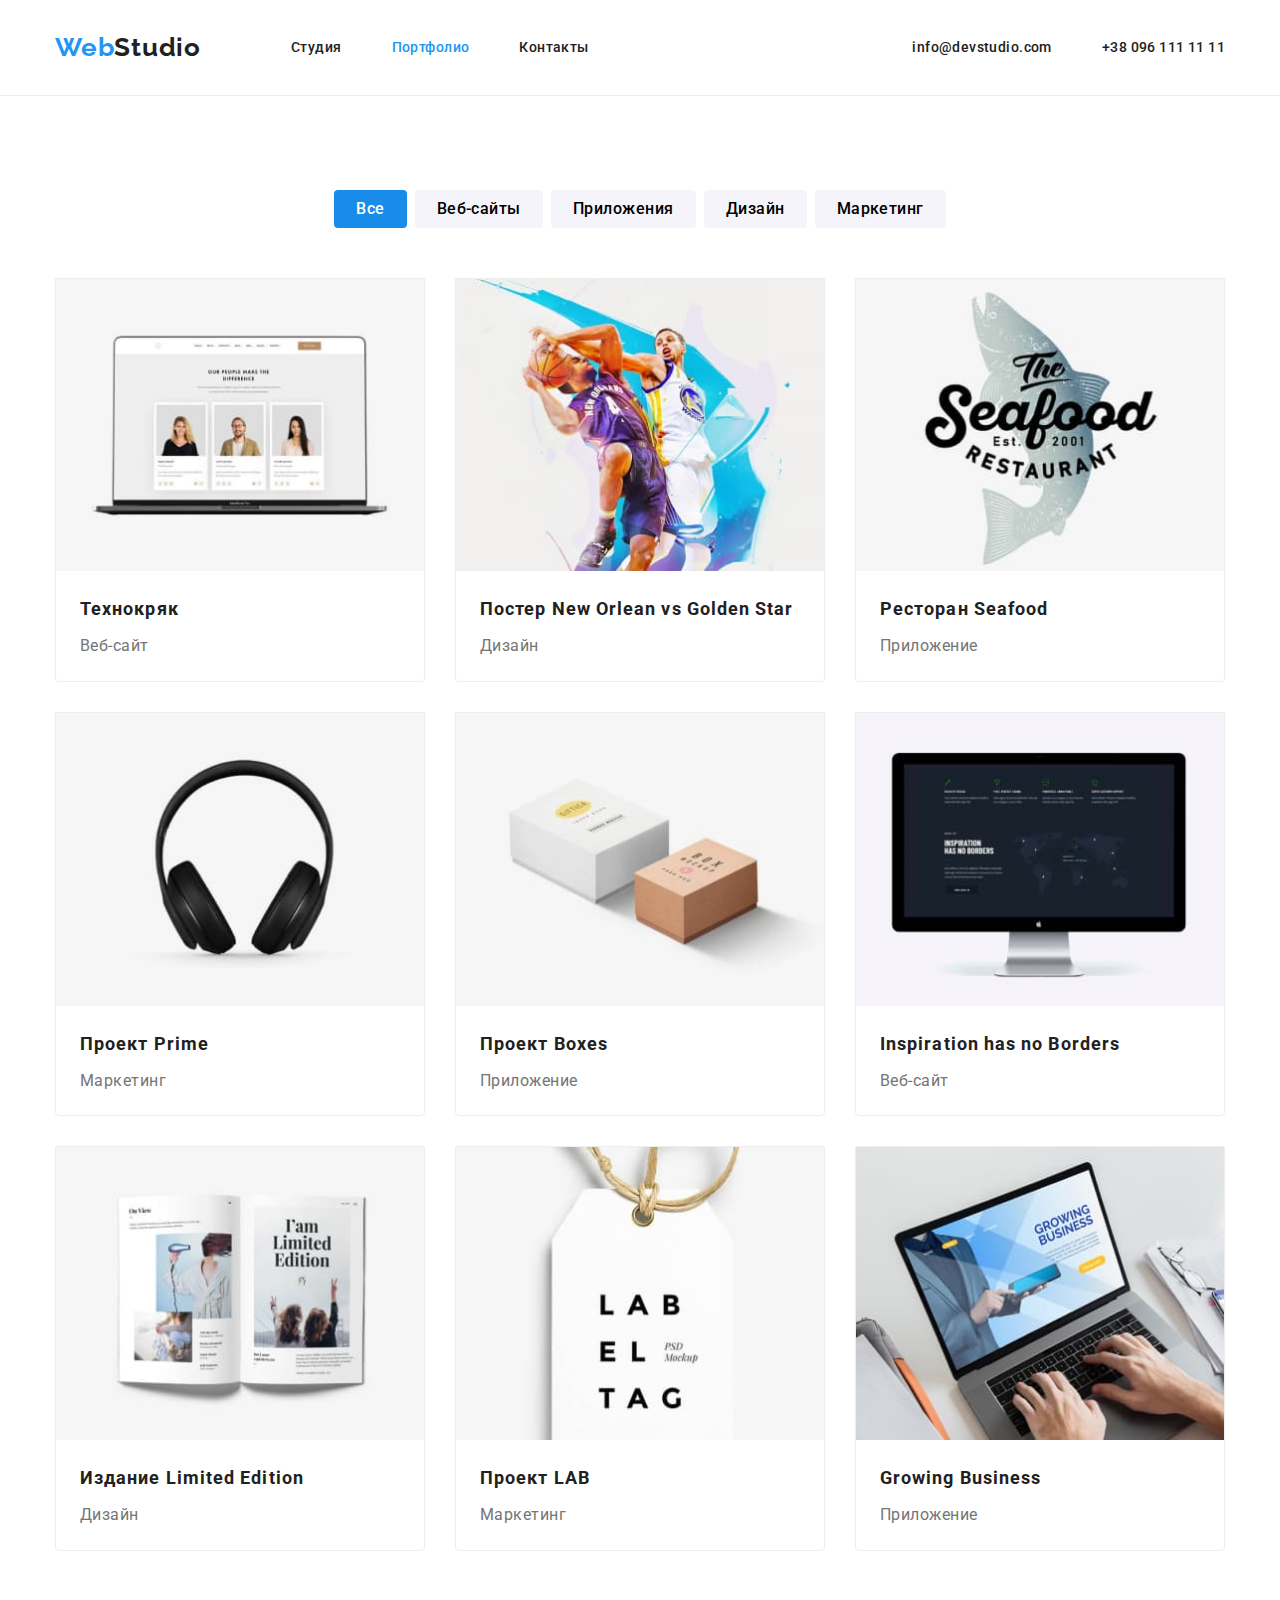
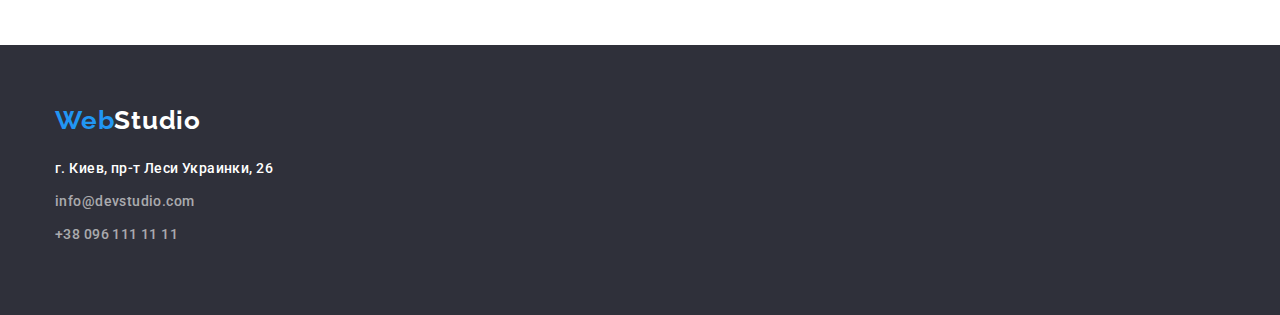
==== commit 32ba294c: "hw-03/4" ====
--- a/portfolio.html
+++ b/portfolio.html
@@ -56,7 +56,7 @@
       <section>
         <div class="container">
           <ul class="list list-filter">
-            <li><button class="filter" type="button">Все</button></li>
+            <li><button class="filter filter-current" type="button">Все</button></li>
             <li><button class="filter" type="button">Веб-сайты</button></li>
             <li><button class="filter" type="button">Приложения</button></li>
             <li><button class="filter" type="button">Дизайн</button></li>
@@ -179,9 +179,9 @@
       </section>
     </main>
 
-    <footer class="dark">
+    <footer class="dark dark-footer">
       <div class="container">
-        <div class="dark-footer">
+        <div class="">
           <a href="./" class="link logo"
             >Web<span class="logo-ft">Studio</span></a
           >
--- a/css/styles.css
+++ b/css/styles.css
@@ -52,8 +52,12 @@
   color: var(--title-cl);
 }
 
+section {
+  padding: 94px 0;
+}
+
 .container {
-  max-width: 1170px;
+  max-width: 1200px;
   margin: 0 auto;
   padding: 0 15px;
 }
@@ -167,21 +171,29 @@
 
 /* ==== Герой ==== */
 .dark {
+  padding-bottom: 0;
+  padding-top: 0;
+
   background-color: var(--dark-bg);
   font-weight: 400;
 }
 
-.dark-content {
-  display: flex;
-  flex-wrap: wrap;
-
-  margin: auto;
+.dark-hero {
   padding-top: 200px;
   padding-bottom: 200px;
+}
+
+.dark-content {
+  display: flex;
+  flex-wrap: wrap;
+
+  margin: auto;
+  /*padding-top: 200px;
+  padding-bottom: 200px;*/
 
   justify-content: center;
   width: calc(100% / 12 * 8);
-  min-height: 600px;
+  /*min-height: 600px;*/
 }
 
 .title {
@@ -201,8 +213,15 @@
 
 /*=============================*/
 
+/* ==== Наши работы ==== */
+.our-work {
+  padding-top: 0;
+  padding-bottom: 94px;
+}
+
 .section-title {
   margin-bottom: 50px;
+
   font-size: 36px;
   line-height: 1.67;
   letter-spacing: 0.03em;
@@ -210,8 +229,6 @@
 }
 
 .list-work {
-  padding: 0;
-  padding-bottom: 94px;
   margin: 0;
 
   display: flex;
@@ -220,12 +237,12 @@
 .list-work > li:not(:last-child) {
   padding-right: 30px;
 }
+
+/*=============================*/
 
 /* ==== Преимущества ====*/
 .benefits {
   margin-top: 0px;
-  padding-top: 94px;
-  padding-bottom: 94px;
 }
 
 .benefits-list {
@@ -256,8 +273,6 @@
 
 /* ==== Команда  ==== */
 .team {
-  padding-top: 94px;
-  padding-bottom: 94px;
   background-color: var(--second-bg);
 }
 
@@ -367,12 +382,17 @@
 .list-filter {
   display: flex;
   justify-content: center;
-  padding-top: 94px;
   padding-bottom: 50px;
 }
 
 .list-filter > li:not(:last-child) {
   margin-right: 8px;
+}
+
+.filter-current {
+  color: var(--alt-titel-cl);
+  background-color: #188ce8;
+  cursor: pointer;
 }
 /*=============================*/
 
@@ -383,7 +403,7 @@
   flex-wrap: wrap;
   padding: 0;
   margin: 0;
-  padding-bottom: 94px;
+
   margin-left: calc(-1 * 30px);
   margin-top: calc(-1 * 30px);
   list-style: none;
